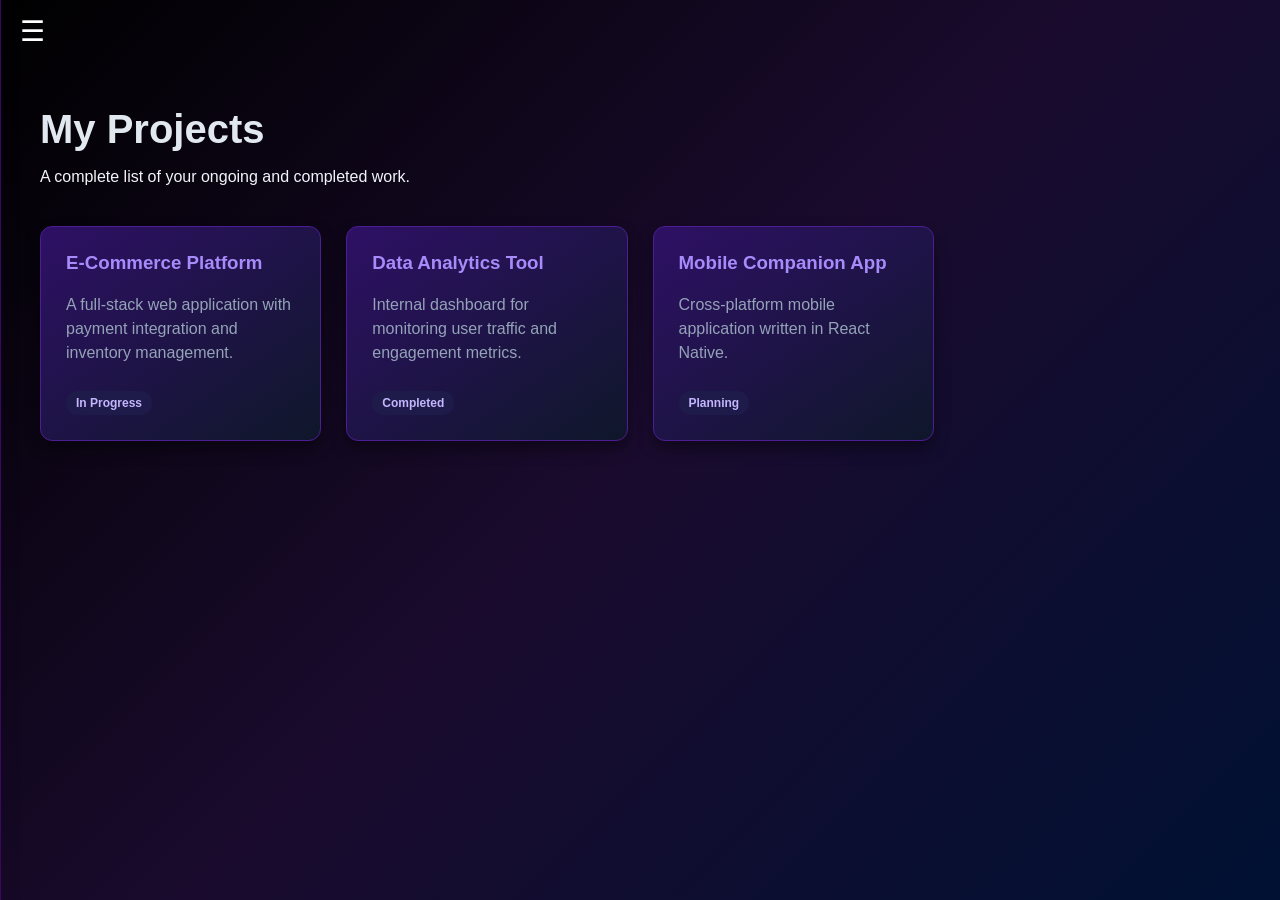
==== my-projects.html @ bc4e8fd6 "feat: add setting and myprojects subpages" ====
<!doctype html>
<html lang="en">
  <head>
    <meta charset="UTF-8" />
    <meta name="viewport" content="width=device-width, initial-scale=1.0" />
    <title>My Projects - Dashboard</title>
    <link rel="stylesheet" href="style.css" />
  </head>
  <body>
    <button class="hamburger" onclick="toggleNav()">☰</button>

    <div id="mySidebar" class="sidebar">
      <a href="index.html">Dashboard</a>
      <a href="my-projects.html">My Projects</a>
      <a href="analytics.html">Analytics</a>
      <a href="settings.html">Settings</a>
    </div>

    <div id="main" class="main-content">
      <h1>My Projects</h1>
      <p>A complete list of your ongoing and completed work.</p>

      <section id="projects">
        <div class="projects-grid">
          <div class="project-card">
            <h3>E-Commerce Platform</h3>
            <p>
              A full-stack web application with payment integration and
              inventory management.
            </p>
            <span class="status-badge">In Progress</span>
          </div>
          <div class="project-card">
            <h3>Data Analytics Tool</h3>
            <p>
              Internal dashboard for monitoring user traffic and engagement
              metrics.
            </p>
            <span class="status-badge">Completed</span>
          </div>
          <div class="project-card">
            <h3>Mobile Companion App</h3>
            <p>Cross-platform mobile application written in React Native.</p>
            <span class="status-badge">Planning</span>
          </div>
        </div>
      </section>
    </div>

    <script src="script.js"></script>
  </body>
</html>
---- style.css ----
body {
  margin: 0;
  font-family: "Segoe UI", Tahoma, Geneva, Verdana, sans-serif;
  background: linear-gradient(135deg, #000000, #1a0b2e, #001133);
  color: #f1f5f9;
  min-height: 100vh;
  overflow-x: hidden;
}

/* Hamburger Menu */
.hamburger {
  font-size: 28px;
  cursor: pointer;
  padding: 15px 20px;
  position: fixed;
  z-index: 100;
  color: #fff;
  background: transparent;
  border: none;
}

.sidebar {
  height: 100%;
  width: 0;
  position: fixed;
  z-index: 99;
  top: 0;
  left: 0;
  background-color: rgba(10, 5, 25, 0.95);
  backdrop-filter: blur(5px);
  overflow-x: hidden;
  transition: 0.4s;
  padding-top: 70px;
  box-shadow: 2px 0 15px rgba(0, 0, 0, 0.7);
  border-right: 1px solid #3b0764;
}

.sidebar a {
  padding: 15px 30px;
  text-decoration: none;
  font-size: 18px;
  color: #cbd5e1;
  display: block;
  transition: 0.3s;
}

.sidebar a:hover {
  color: #fff;
  background-color: #3b0764;
  border-left: 4px solid #8b5cf6;
}

/* Main Content */
.main-content {
  transition: margin-left 0.4s;
  padding: 40px;
  padding-top: 80px;
}

h1 {
  font-size: 2.5rem;
  margin-bottom: 10px;
  color: #e2e8f0;
}

/* Projects Section */
#projects,
#analytics,
#settings-section {
  margin-top: 40px;
}

.projects-grid {
  display: grid;
  grid-template-columns: repeat(auto-fill, minmax(280px, 1fr));
  gap: 25px;
  margin-top: 20px;
}

.project-card {
  background: linear-gradient(145deg, #2e1065, #0f172a);
  border: 1px solid #4c1d95;
  border-radius: 12px;
  padding: 25px;
  box-shadow: 0 8px 15px rgba(0, 0, 0, 0.4);
  transition:
    transform 0.3s ease,
    box-shadow 0.3s ease;
}

.project-card:hover {
  transform: translateY(-8px);
  box-shadow: 0 12px 20px rgba(0, 0, 0, 0.6);
  border-color: #8b5cf6;
}

.project-card h3 {
  margin-top: 0;
  color: #a78bfa;
}

.project-card p {
  color: #94a3b8;
  line-height: 1.5;
}

.status-badge {
  display: inline-block;
  padding: 5px 10px;
  border-radius: 20px;
  font-size: 12px;
  font-weight: bold;
  background-color: #1e1b4b;
  color: #c4b5fd;
  margin-top: 10px;
}
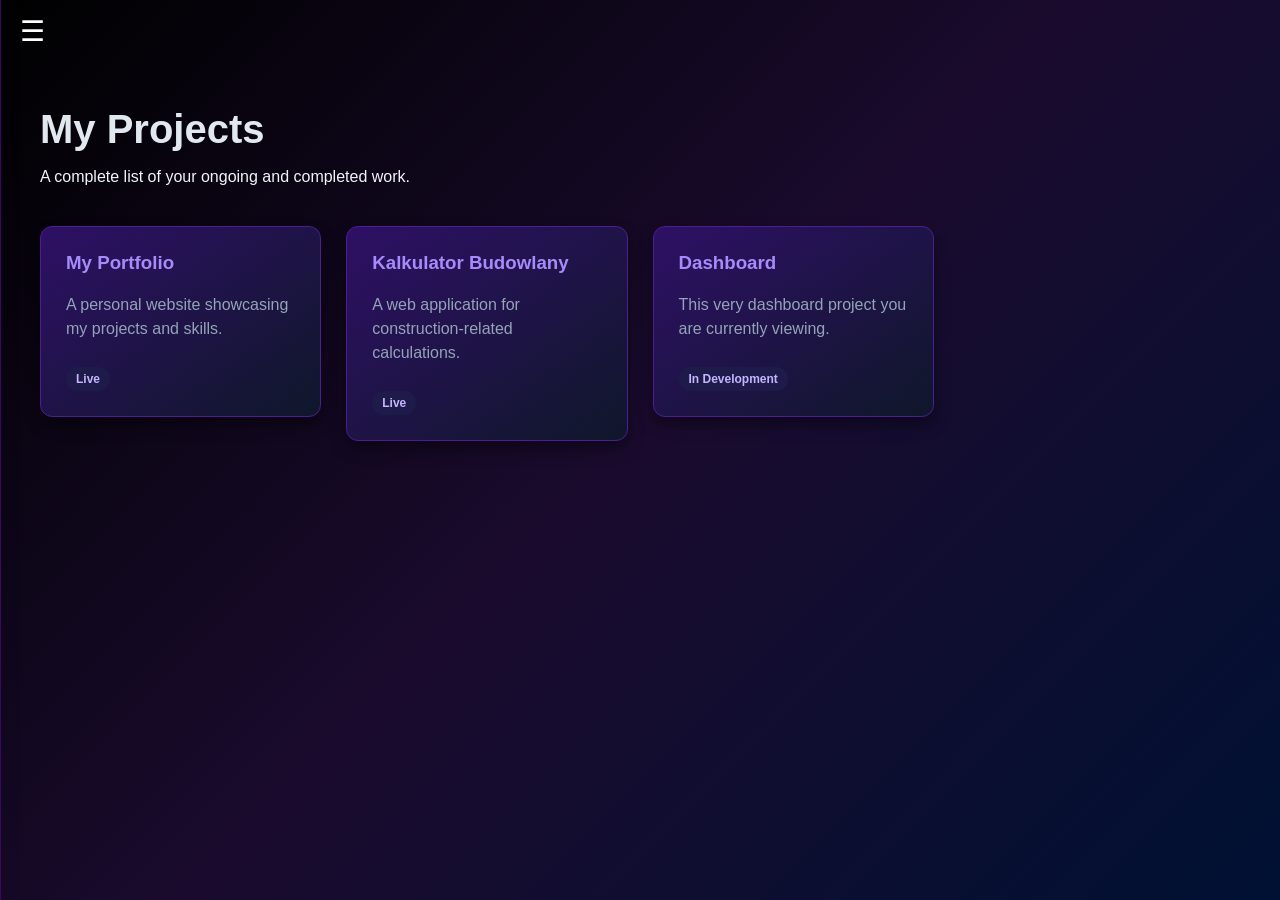
==== commit 766f4cd0: "feat: add links to other projects" ====
--- a/my-projects.html
+++ b/my-projects.html
@@ -22,27 +22,39 @@
 
       <section id="projects">
         <div class="projects-grid">
-          <div class="project-card">
-            <h3>E-Commerce Platform</h3>
-            <p>
-              A full-stack web application with payment integration and
-              inventory management.
-            </p>
-            <span class="status-badge">In Progress</span>
-          </div>
-          <div class="project-card">
-            <h3>Data Analytics Tool</h3>
-            <p>
-              Internal dashboard for monitoring user traffic and engagement
-              metrics.
-            </p>
-            <span class="status-badge">Completed</span>
-          </div>
-          <div class="project-card">
-            <h3>Mobile Companion App</h3>
-            <p>Cross-platform mobile application written in React Native.</p>
-            <span class="status-badge">Planning</span>
-          </div>
+          <a
+            href="https://sejchorst-jpg.github.io/moje-portfolio/"
+            target="_blank"
+            class="project-link"
+          >
+            <div class="project-card">
+              <h3>My Portfolio</h3>
+              <p>A personal website showcasing my projects and skills.</p>
+              <span class="status-badge">Live</span>
+            </div>
+          </a>
+          <a
+            href="https://sejchorst-jpg.github.io/kalkulator-budowlany/"
+            target="_blank"
+            class="project-link"
+          >
+            <div class="project-card">
+              <h3>Kalkulator Budowlany</h3>
+              <p>A web application for construction-related calculations.</p>
+              <span class="status-badge">Live</span>
+            </div>
+          </a>
+          <a
+            href="https://sejchorst-jpg.github.io/dashboard/"
+            target="_blank"
+            class="project-link"
+          >
+            <div class="project-card">
+              <h3>Dashboard</h3>
+              <p>This very dashboard project you are currently viewing.</p>
+              <span class="status-badge">In Development</span>
+            </div>
+          </a>
         </div>
       </section>
     </div>
--- a/style.css
+++ b/style.css
@@ -114,3 +114,8 @@
   color: #c4b5fd;
   margin-top: 10px;
 }
+
+.project-link {
+  text-decoration: none;
+  color: inherit;
+}
